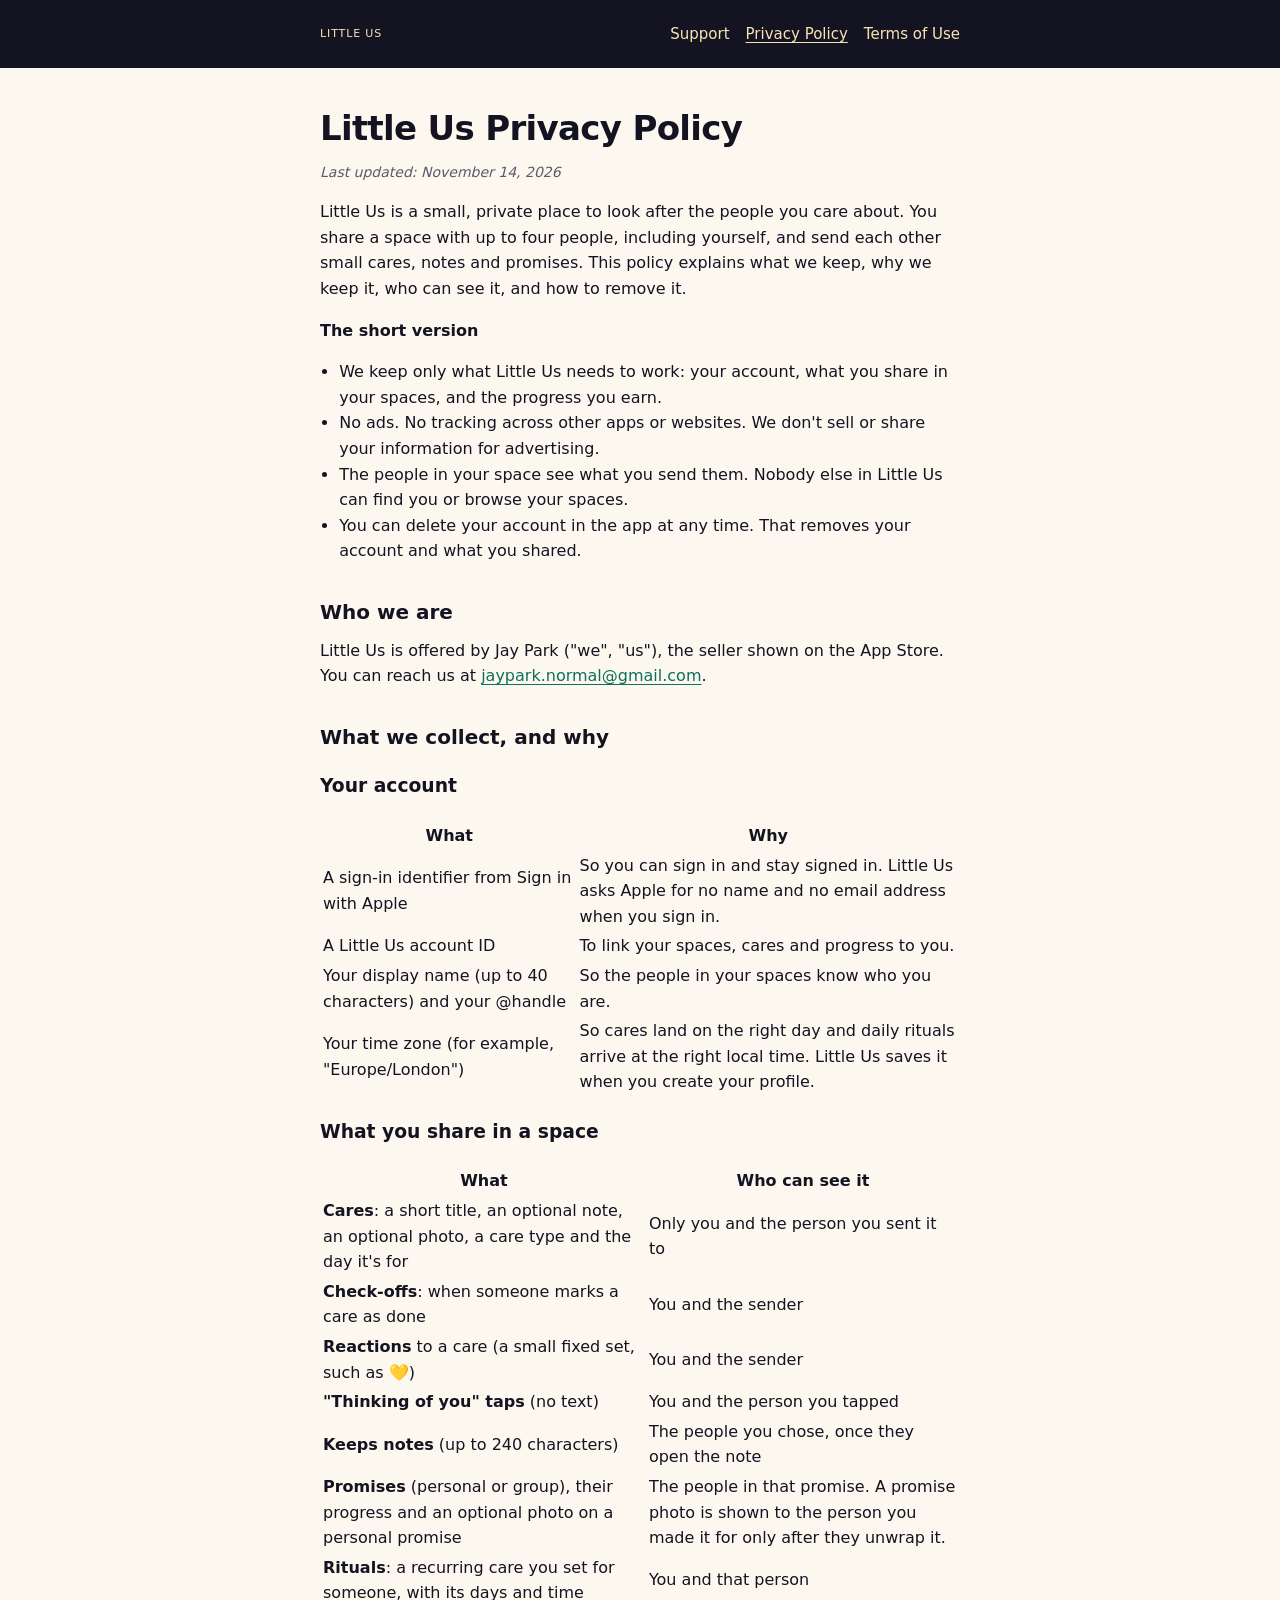
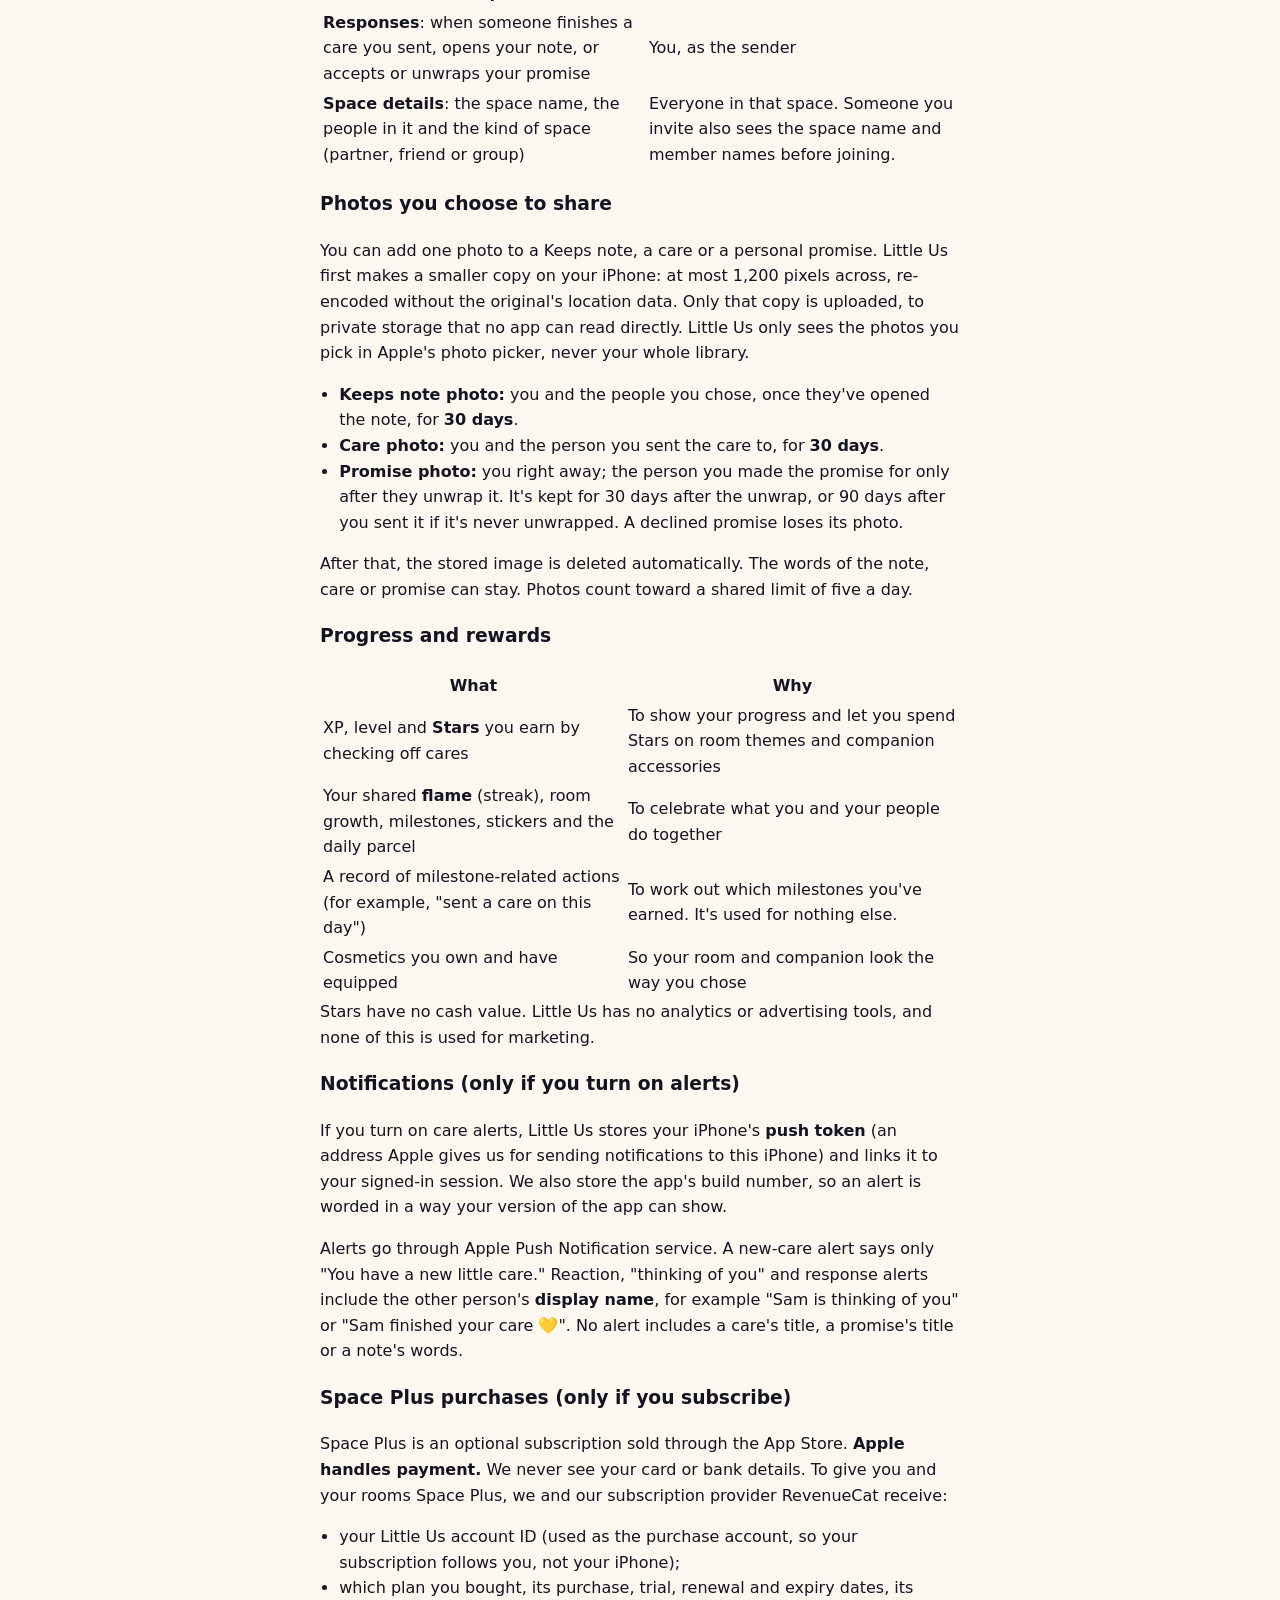
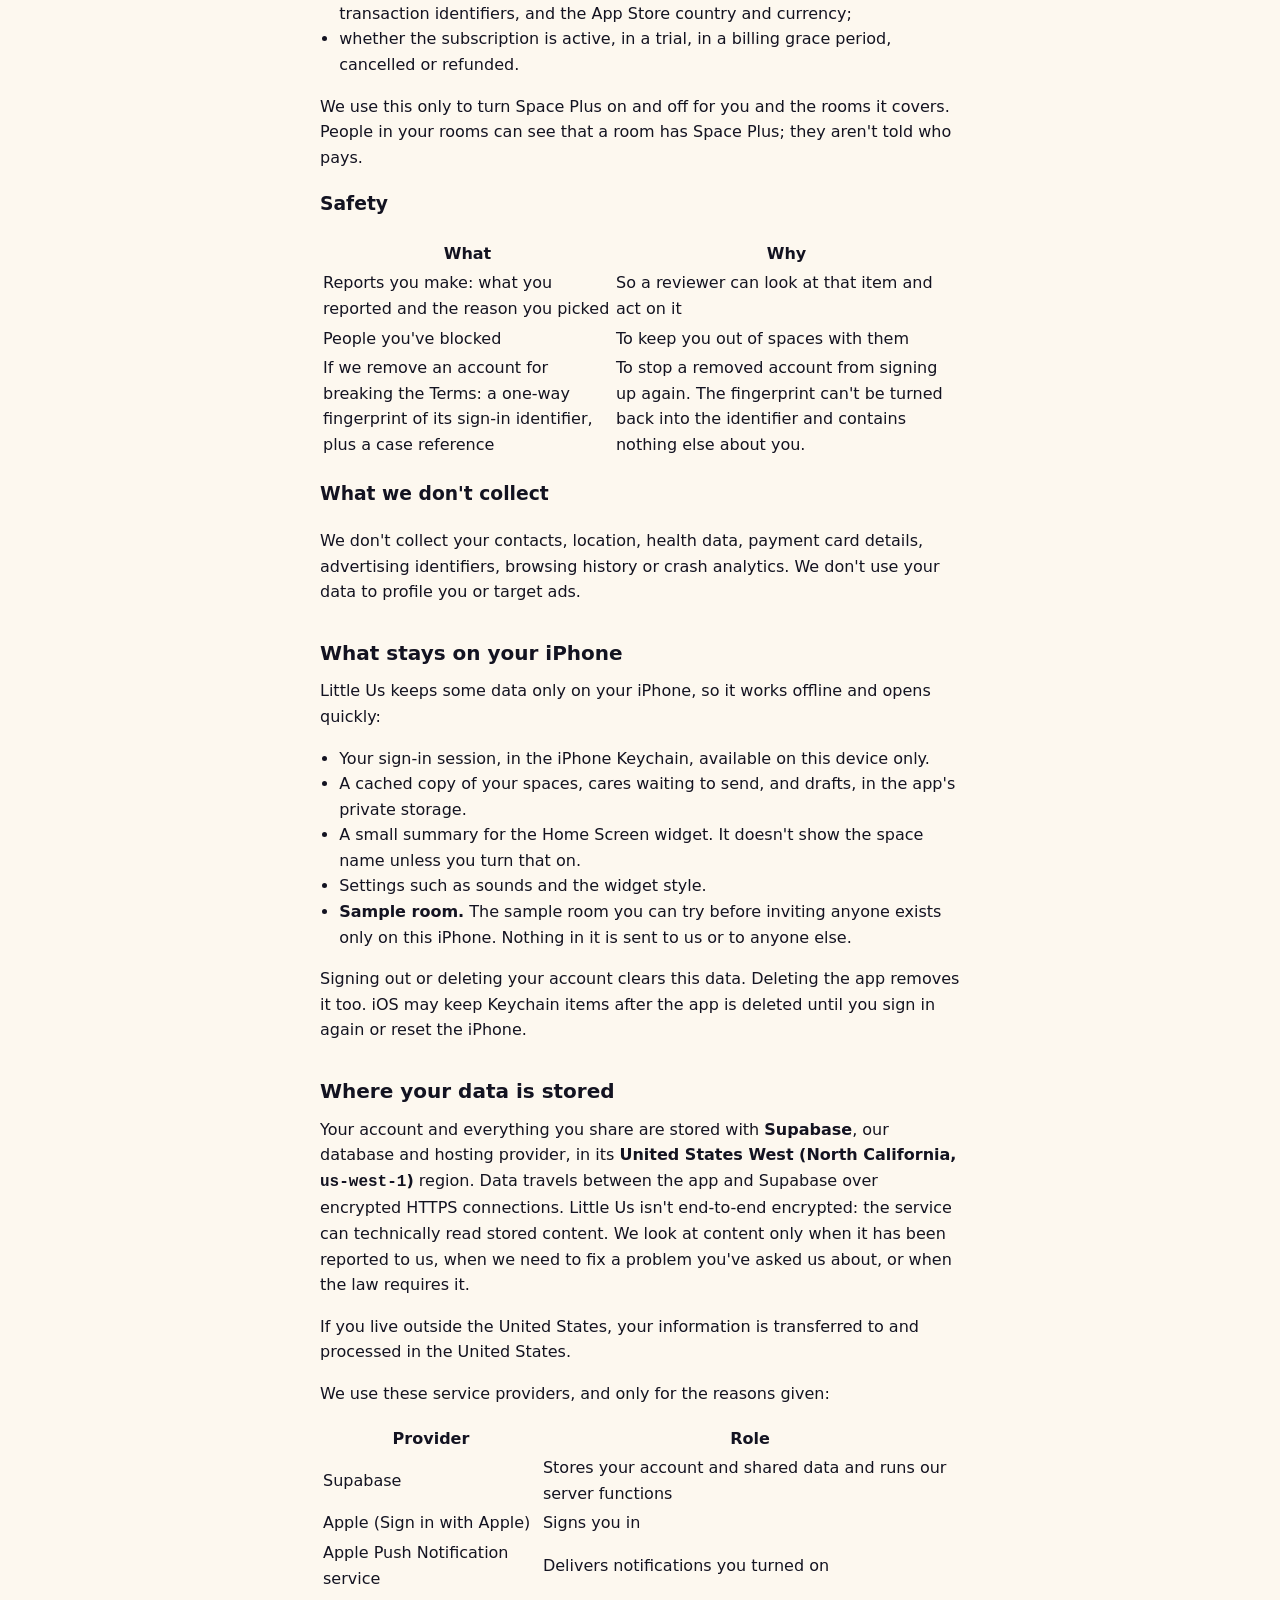
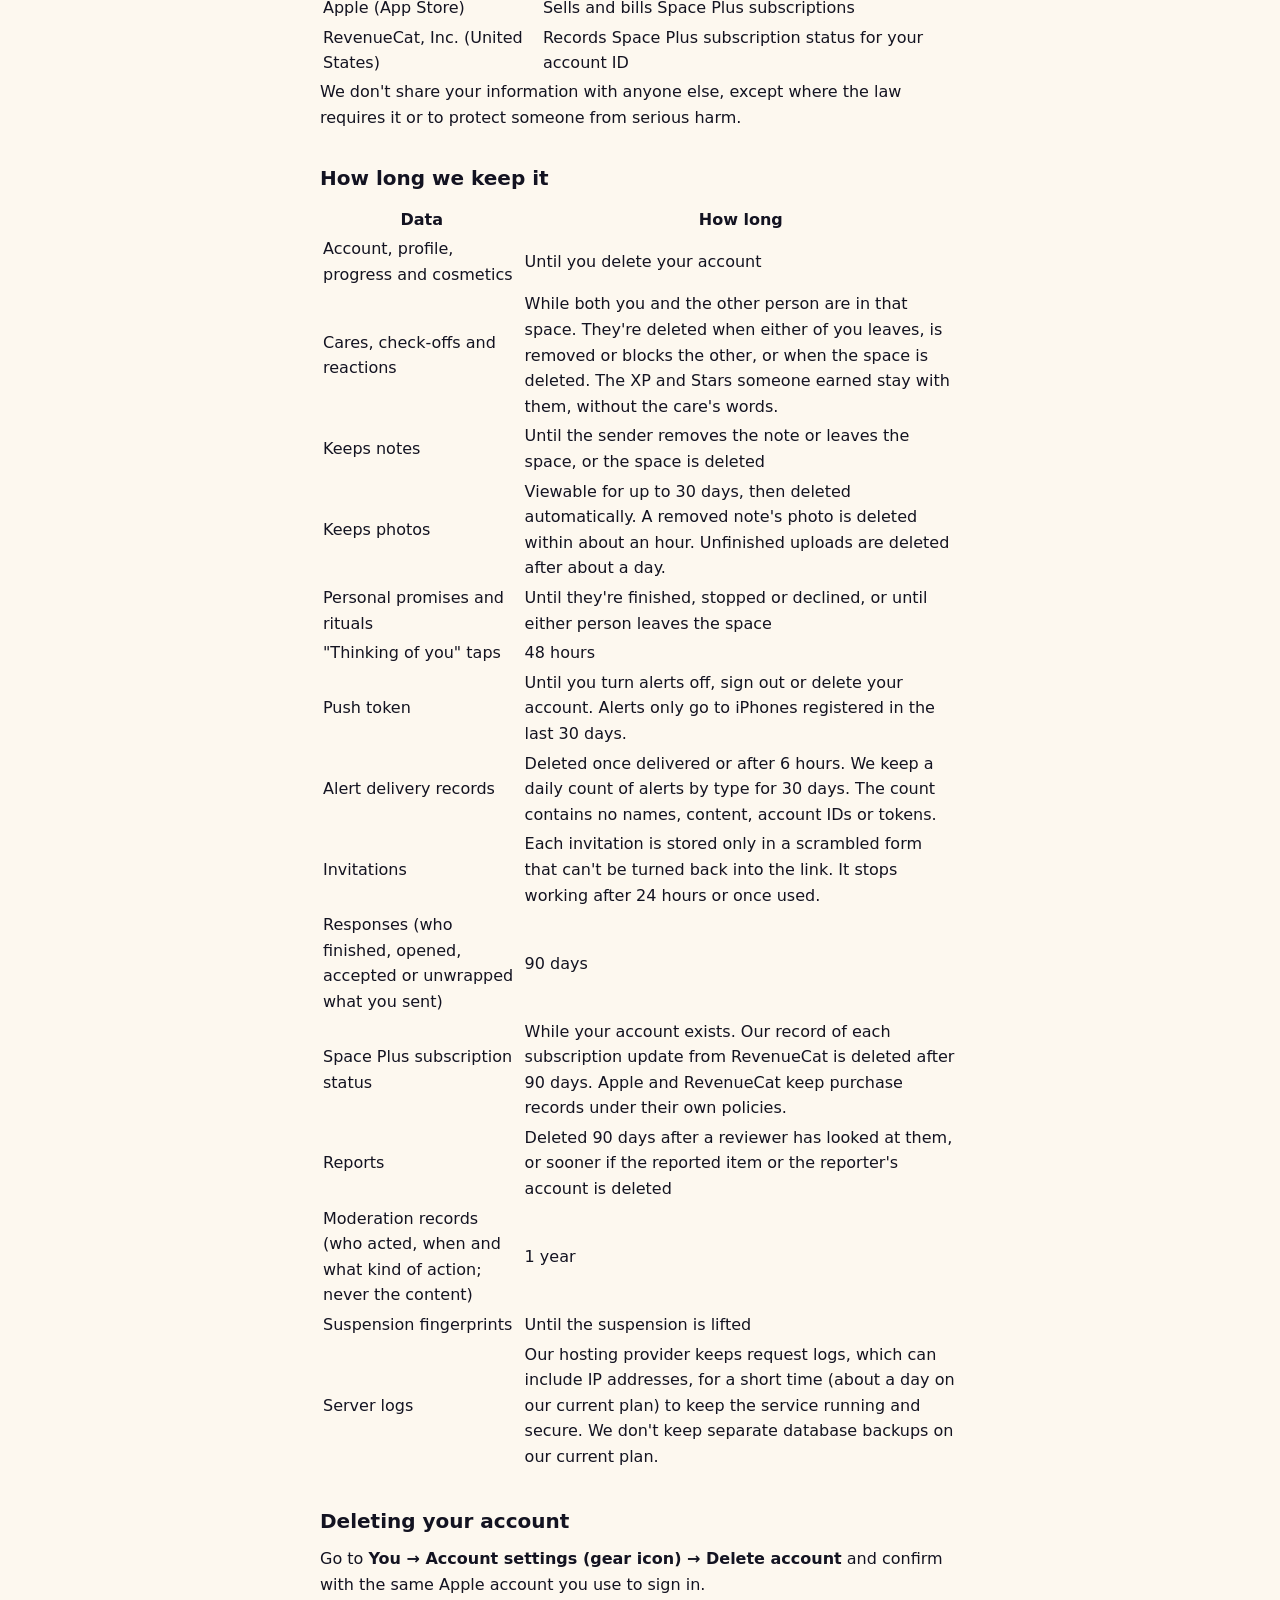
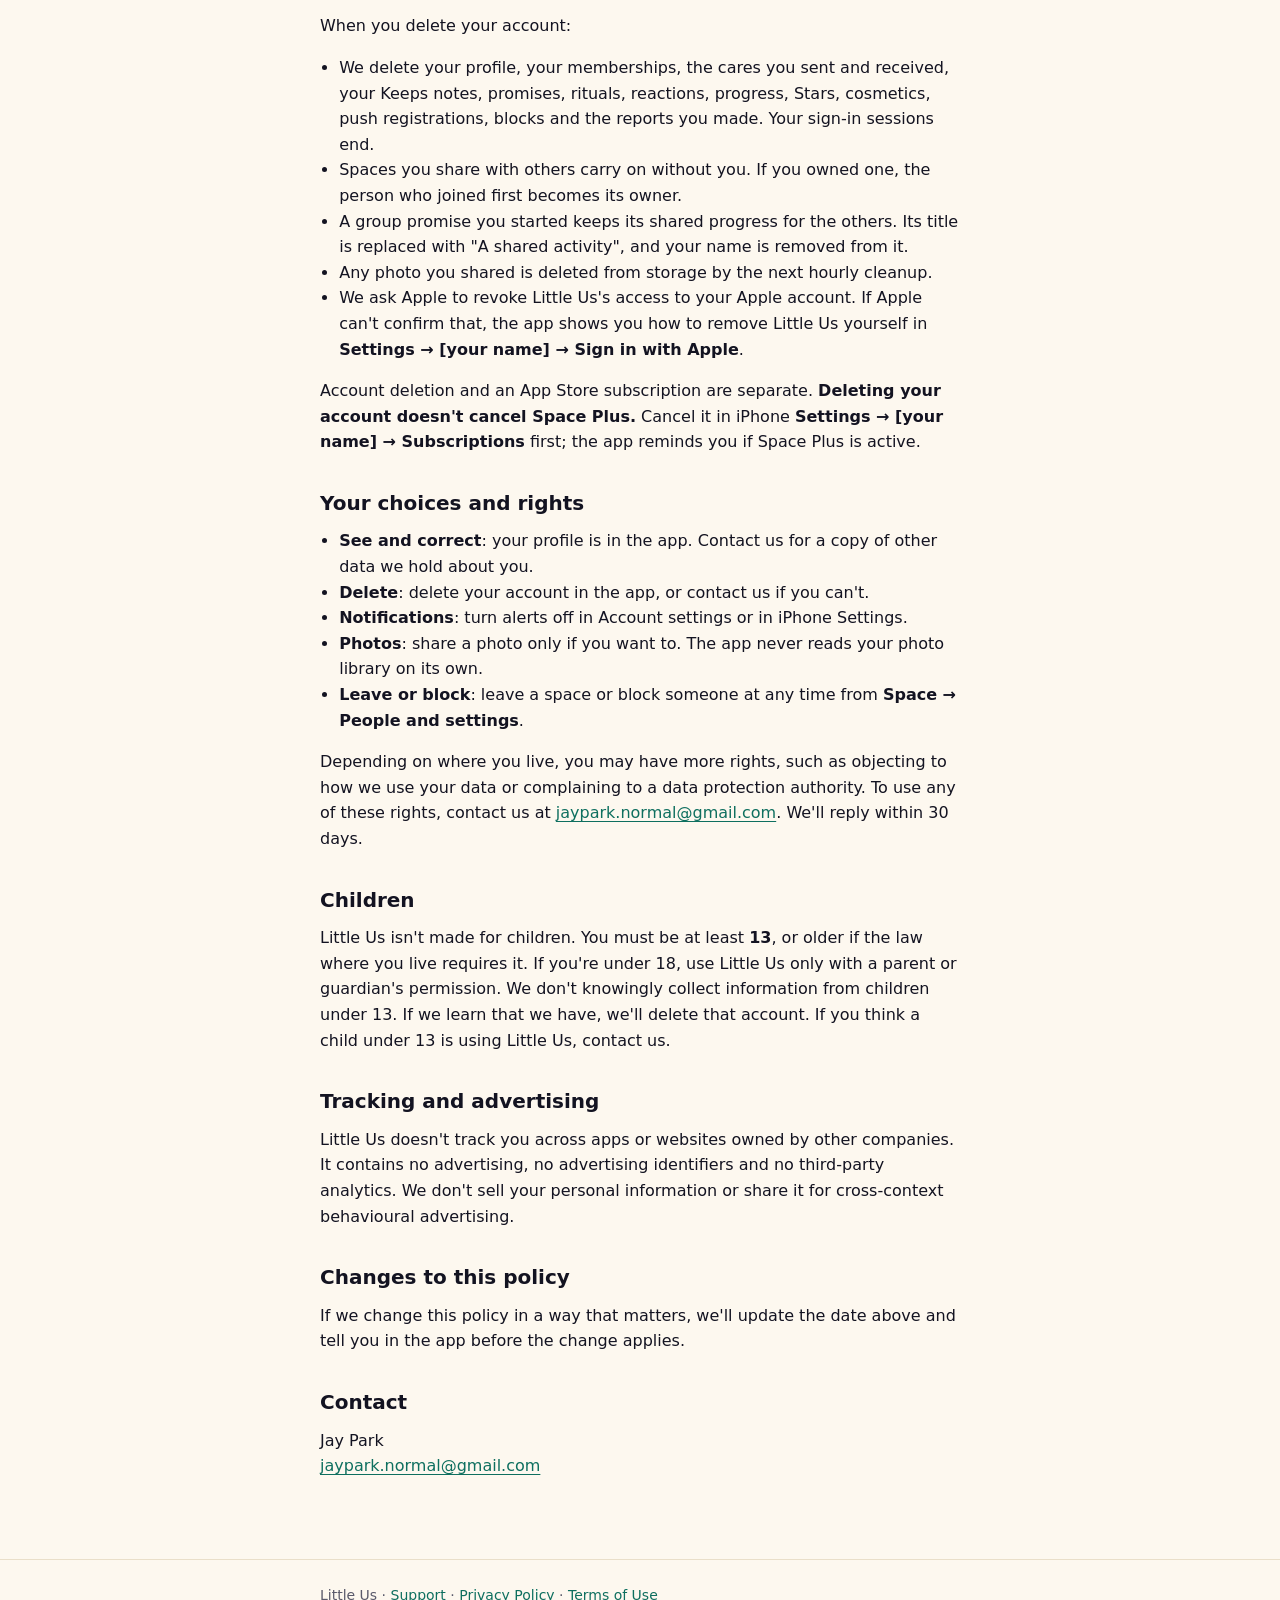
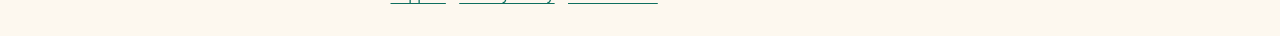
==== little-us/privacy/index.html @ cb28ed9e "Add Little Us support, privacy policy and terms of use pages Co-Authored-By: Claude Opus 5.5 <norepl" ====
<!DOCTYPE html>
<html lang="en">
<head>
  <meta charset="utf-8">
  <meta name="viewport" content="width=device-width, initial-scale=1">
  <title>Little Us Privacy Policy</title>
  <meta name="description" content="Privacy Policy for the Little Us iPhone app.">
  <link rel="canonical" href="https://jaypark1990.github.io/support-library-site/little-us/privacy/">
  <link rel="stylesheet" href="../../assets/site.css">
</head>
<body>
  <a class="skip" href="#content">Skip to main content</a>
  <header class="site-header">
    <div class="header-inner">
      <a class="wordmark" href="../support/">Little Us</a>
      <nav aria-label="Primary">
        <ul>
          <li><a href="../support/">Support</a></li>
          <li><a href="../privacy/" aria-current="page">Privacy Policy</a></li>
          <li><a href="../terms/">Terms of Use</a></li>
        </ul>
      </nav>
    </div>
  </header>
  <main id="content" class="wrap">
    <h1>Little Us Privacy Policy</h1>
<p class="meta"><em>Last updated: November 14, 2026</em></p>
<p>Little Us is a small, private place to look after the people you care about. You share a space with up to four people, including yourself, and send each other small cares, notes and promises. This policy explains what we keep, why we keep it, who can see it, and how to remove it.</p>
<p><strong>The short version</strong></p>
<ul>
<li>We keep only what Little Us needs to work: your account, what you share in your spaces, and the progress you earn.</li>
<li>No ads. No tracking across other apps or websites. We don't sell or share your information for advertising.</li>
<li>The people in your space see what you send them. Nobody else in Little Us can find you or browse your spaces.</li>
<li>You can delete your account in the app at any time. That removes your account and what you shared.</li>
</ul>
<h2>Who we are</h2>
<p>Little Us is offered by Jay Park ("we", "us"), the seller shown on the App Store. You can reach us at <a href="mailto:jaypark.normal@gmail.com">jaypark.normal@gmail.com</a>.</p>
<h2>What we collect, and why</h2>
<h3>Your account</h3>
<table>
<thead>
<tr>
<th>What</th>
<th>Why</th>
</tr>
</thead>
<tbody>
<tr>
<td>A sign-in identifier from Sign in with Apple</td>
<td>So you can sign in and stay signed in. Little Us asks Apple for no name and no email address when you sign in.</td>
</tr>
<tr>
<td>A Little Us account ID</td>
<td>To link your spaces, cares and progress to you.</td>
</tr>
<tr>
<td>Your display name (up to 40 characters) and your @handle</td>
<td>So the people in your spaces know who you are.</td>
</tr>
<tr>
<td>Your time zone (for example, "Europe/London")</td>
<td>So cares land on the right day and daily rituals arrive at the right local time. Little Us saves it when you create your profile.</td>
</tr>
</tbody>
</table>
<h3>What you share in a space</h3>
<table>
<thead>
<tr>
<th>What</th>
<th>Who can see it</th>
</tr>
</thead>
<tbody>
<tr>
<td><strong>Cares</strong>: a short title, an optional note, an optional photo, a care type and the day it's for</td>
<td>Only you and the person you sent it to</td>
</tr>
<tr>
<td><strong>Check-offs</strong>: when someone marks a care as done</td>
<td>You and the sender</td>
</tr>
<tr>
<td><strong>Reactions</strong> to a care (a small fixed set, such as 💛)</td>
<td>You and the sender</td>
</tr>
<tr>
<td><strong>"Thinking of you" taps</strong> (no text)</td>
<td>You and the person you tapped</td>
</tr>
<tr>
<td><strong>Keeps notes</strong> (up to 240 characters)</td>
<td>The people you chose, once they open the note</td>
</tr>
<tr>
<td><strong>Promises</strong> (personal or group), their progress and an optional photo on a personal promise</td>
<td>The people in that promise. A promise photo is shown to the person you made it for only after they unwrap it.</td>
</tr>
<tr>
<td><strong>Rituals</strong>: a recurring care you set for someone, with its days and time</td>
<td>You and that person</td>
</tr>
<tr>
<td><strong>Responses</strong>: when someone finishes a care you sent, opens your note, or accepts or unwraps your promise</td>
<td>You, as the sender</td>
</tr>
<tr>
<td><strong>Space details</strong>: the space name, the people in it and the kind of space (partner, friend or group)</td>
<td>Everyone in that space. Someone you invite also sees the space name and member names before joining.</td>
</tr>
</tbody>
</table>
<h3>Photos you choose to share</h3>
<p>You can add one photo to a Keeps note, a care or a personal promise. Little Us first makes a smaller copy on your iPhone: at most 1,200 pixels across, re-encoded without the original's location data. Only that copy is uploaded, to private storage that no app can read directly. Little Us only sees the photos you pick in Apple's photo picker, never your whole library.</p>
<ul>
<li><strong>Keeps note photo:</strong> you and the people you chose, once they've opened the note, for <strong>30 days</strong>.</li>
<li><strong>Care photo:</strong> you and the person you sent the care to, for <strong>30 days</strong>.</li>
<li><strong>Promise photo:</strong> you right away; the person you made the promise for only after they unwrap it. It's kept for 30 days after the unwrap, or 90 days after you sent it if it's never unwrapped. A declined promise loses its photo.</li>
</ul>
<p>After that, the stored image is deleted automatically. The words of the note, care or promise can stay. Photos count toward a shared limit of five a day.</p>
<h3>Progress and rewards</h3>
<table>
<thead>
<tr>
<th>What</th>
<th>Why</th>
</tr>
</thead>
<tbody>
<tr>
<td>XP, level and <strong>Stars</strong> you earn by checking off cares</td>
<td>To show your progress and let you spend Stars on room themes and companion accessories</td>
</tr>
<tr>
<td>Your shared <strong>flame</strong> (streak), room growth, milestones, stickers and the daily parcel</td>
<td>To celebrate what you and your people do together</td>
</tr>
<tr>
<td>A record of milestone-related actions (for example, "sent a care on this day")</td>
<td>To work out which milestones you've earned. It's used for nothing else.</td>
</tr>
<tr>
<td>Cosmetics you own and have equipped</td>
<td>So your room and companion look the way you chose</td>
</tr>
</tbody>
</table>
<p>Stars have no cash value. Little Us has no analytics or advertising tools, and none of this is used for marketing.</p>
<h3>Notifications (only if you turn on alerts)</h3>
<p>If you turn on care alerts, Little Us stores your iPhone's <strong>push token</strong> (an address Apple gives us for sending notifications to this iPhone) and links it to your signed-in session. We also store the app's build number, so an alert is worded in a way your version of the app can show.</p>
<p>Alerts go through Apple Push Notification service. A new-care alert says only "You have a new little care." Reaction, "thinking of you" and response alerts include the other person's <strong>display name</strong>, for example "Sam is thinking of you" or "Sam finished your care 💛". No alert includes a care's title, a promise's title or a note's words.</p>
<h3>Space Plus purchases (only if you subscribe)</h3>
<p>Space Plus is an optional subscription sold through the App Store. <strong>Apple handles payment.</strong> We never see your card or bank details. To give you and your rooms Space Plus, we and our subscription provider RevenueCat receive:</p>
<ul>
<li>your Little Us account ID (used as the purchase account, so your subscription follows you, not your iPhone);</li>
<li>which plan you bought, its purchase, trial, renewal and expiry dates, its transaction identifiers, and the App Store country and currency;</li>
<li>whether the subscription is active, in a trial, in a billing grace period, cancelled or refunded.</li>
</ul>
<p>We use this only to turn Space Plus on and off for you and the rooms it covers. People in your rooms can see that a room has Space Plus; they aren't told who pays.</p>
<h3>Safety</h3>
<table>
<thead>
<tr>
<th>What</th>
<th>Why</th>
</tr>
</thead>
<tbody>
<tr>
<td>Reports you make: what you reported and the reason you picked</td>
<td>So a reviewer can look at that item and act on it</td>
</tr>
<tr>
<td>People you've blocked</td>
<td>To keep you out of spaces with them</td>
</tr>
<tr>
<td>If we remove an account for breaking the Terms: a one-way fingerprint of its sign-in identifier, plus a case reference</td>
<td>To stop a removed account from signing up again. The fingerprint can't be turned back into the identifier and contains nothing else about you.</td>
</tr>
</tbody>
</table>
<h3>What we don't collect</h3>
<p>We don't collect your contacts, location, health data, payment card details, advertising identifiers, browsing history or crash analytics. We don't use your data to profile you or target ads.</p>
<h2>What stays on your iPhone</h2>
<p>Little Us keeps some data only on your iPhone, so it works offline and opens quickly:</p>
<ul>
<li>Your sign-in session, in the iPhone Keychain, available on this device only.</li>
<li>A cached copy of your spaces, cares waiting to send, and drafts, in the app's private storage.</li>
<li>A small summary for the Home Screen widget. It doesn't show the space name unless you turn that on.</li>
<li>Settings such as sounds and the widget style.</li>
<li><strong>Sample room.</strong> The sample room you can try before inviting anyone exists only on this iPhone. Nothing in it is sent to us or to anyone else.</li>
</ul>
<p>Signing out or deleting your account clears this data. Deleting the app removes it too. iOS may keep Keychain items after the app is deleted until you sign in again or reset the iPhone.</p>
<h2>Where your data is stored</h2>
<p>Your account and everything you share are stored with <strong>Supabase</strong>, our database and hosting provider, in its <strong>United States West (North California, <code>us-west-1</code>)</strong> region. Data travels between the app and Supabase over encrypted HTTPS connections. Little Us isn't end-to-end encrypted: the service can technically read stored content. We look at content only when it has been reported to us, when we need to fix a problem you've asked us about, or when the law requires it.</p>
<p>If you live outside the United States, your information is transferred to and processed in the United States.</p>
<p>We use these service providers, and only for the reasons given:</p>
<table>
<thead>
<tr>
<th>Provider</th>
<th>Role</th>
</tr>
</thead>
<tbody>
<tr>
<td>Supabase</td>
<td>Stores your account and shared data and runs our server functions</td>
</tr>
<tr>
<td>Apple (Sign in with Apple)</td>
<td>Signs you in</td>
</tr>
<tr>
<td>Apple Push Notification service</td>
<td>Delivers notifications you turned on</td>
</tr>
<tr>
<td>Apple (App Store)</td>
<td>Sells and bills Space Plus subscriptions</td>
</tr>
<tr>
<td>RevenueCat, Inc. (United States)</td>
<td>Records Space Plus subscription status for your account ID</td>
</tr>
</tbody>
</table>
<p>We don't share your information with anyone else, except where the law requires it or to protect someone from serious harm.</p>
<h2>How long we keep it</h2>
<table>
<thead>
<tr>
<th>Data</th>
<th>How long</th>
</tr>
</thead>
<tbody>
<tr>
<td>Account, profile, progress and cosmetics</td>
<td>Until you delete your account</td>
</tr>
<tr>
<td>Cares, check-offs and reactions</td>
<td>While both you and the other person are in that space. They're deleted when either of you leaves, is removed or blocks the other, or when the space is deleted. The XP and Stars someone earned stay with them, without the care's words.</td>
</tr>
<tr>
<td>Keeps notes</td>
<td>Until the sender removes the note or leaves the space, or the space is deleted</td>
</tr>
<tr>
<td>Keeps photos</td>
<td>Viewable for up to 30 days, then deleted automatically. A removed note's photo is deleted within about an hour. Unfinished uploads are deleted after about a day.</td>
</tr>
<tr>
<td>Personal promises and rituals</td>
<td>Until they're finished, stopped or declined, or until either person leaves the space</td>
</tr>
<tr>
<td>"Thinking of you" taps</td>
<td>48 hours</td>
</tr>
<tr>
<td>Push token</td>
<td>Until you turn alerts off, sign out or delete your account. Alerts only go to iPhones registered in the last 30 days.</td>
</tr>
<tr>
<td>Alert delivery records</td>
<td>Deleted once delivered or after 6 hours. We keep a daily count of alerts by type for 30 days. The count contains no names, content, account IDs or tokens.</td>
</tr>
<tr>
<td>Invitations</td>
<td>Each invitation is stored only in a scrambled form that can't be turned back into the link. It stops working after 24 hours or once used.</td>
</tr>
<tr>
<td>Responses (who finished, opened, accepted or unwrapped what you sent)</td>
<td>90 days</td>
</tr>
<tr>
<td>Space Plus subscription status</td>
<td>While your account exists. Our record of each subscription update from RevenueCat is deleted after 90 days. Apple and RevenueCat keep purchase records under their own policies.</td>
</tr>
<tr>
<td>Reports</td>
<td>Deleted 90 days after a reviewer has looked at them, or sooner if the reported item or the reporter's account is deleted</td>
</tr>
<tr>
<td>Moderation records (who acted, when and what kind of action; never the content)</td>
<td>1 year</td>
</tr>
<tr>
<td>Suspension fingerprints</td>
<td>Until the suspension is lifted</td>
</tr>
<tr>
<td>Server logs</td>
<td>Our hosting provider keeps request logs, which can include IP addresses, for a short time (about a day on our current plan) to keep the service running and secure. We don't keep separate database backups on our current plan.</td>
</tr>
</tbody>
</table>
<h2>Deleting your account</h2>
<p>Go to <strong>You → Account settings (gear icon) → Delete account</strong> and confirm with the same Apple account you use to sign in.</p>
<p>When you delete your account:</p>
<ul>
<li>We delete your profile, your memberships, the cares you sent and received, your Keeps notes, promises, rituals, reactions, progress, Stars, cosmetics, push registrations, blocks and the reports you made. Your sign-in sessions end.</li>
<li>Spaces you share with others carry on without you. If you owned one, the person who joined first becomes its owner.</li>
<li>A group promise you started keeps its shared progress for the others. Its title is replaced with "A shared activity", and your name is removed from it.</li>
<li>Any photo you shared is deleted from storage by the next hourly cleanup.</li>
<li>We ask Apple to revoke Little Us's access to your Apple account. If Apple can't confirm that, the app shows you how to remove Little Us yourself in <strong>Settings → [your name] → Sign in with Apple</strong>.</li>
</ul>
<p>Account deletion and an App Store subscription are separate. <strong>Deleting your account doesn't cancel Space Plus.</strong> Cancel it in iPhone <strong>Settings → [your name] → Subscriptions</strong> first; the app reminds you if Space Plus is active.</p>
<h2>Your choices and rights</h2>
<ul>
<li><strong>See and correct</strong>: your profile is in the app. Contact us for a copy of other data we hold about you.</li>
<li><strong>Delete</strong>: delete your account in the app, or contact us if you can't.</li>
<li><strong>Notifications</strong>: turn alerts off in Account settings or in iPhone Settings.</li>
<li><strong>Photos</strong>: share a photo only if you want to. The app never reads your photo library on its own.</li>
<li><strong>Leave or block</strong>: leave a space or block someone at any time from <strong>Space → People and settings</strong>.</li>
</ul>
<p>Depending on where you live, you may have more rights, such as objecting to how we use your data or complaining to a data protection authority. To use any of these rights, contact us at <a href="mailto:jaypark.normal@gmail.com">jaypark.normal@gmail.com</a>. We'll reply within 30 days.</p>
<h2>Children</h2>
<p>Little Us isn't made for children. You must be at least <strong>13</strong>, or older if the law where you live requires it. If you're under 18, use Little Us only with a parent or guardian's permission. We don't knowingly collect information from children under 13. If we learn that we have, we'll delete that account. If you think a child under 13 is using Little Us, contact us.</p>
<h2>Tracking and advertising</h2>
<p>Little Us doesn't track you across apps or websites owned by other companies. It contains no advertising, no advertising identifiers and no third-party analytics. We don't sell your personal information or share it for cross-context behavioural advertising.</p>
<h2>Changes to this policy</h2>
<p>If we change this policy in a way that matters, we'll update the date above and tell you in the app before the change applies.</p>
<h2>Contact</h2>
<p>Jay Park<br />
<a href="mailto:jaypark.normal@gmail.com">jaypark.normal@gmail.com</a></p>
  </main>
  <footer class="site-footer"><div class="footer-inner"><span>Little Us · <a href="../support/">Support</a> · <a href="../privacy/">Privacy Policy</a> · <a href="../terms/">Terms of Use</a></span></div></footer>
</body>
</html>
---- assets/site.css ----
:root {
  --stage: #131321;
  --stage-ink: #ffffff;
  --stage-ink-warm: #fbe2b4;
  --stage-accent: #46f0d2;
  --canvas: #fdf8ef;
  --ink: #131321;
  --muted: #5a5a6b;
  --brand-ink: #0e6f5f;
  --hairline: #eadfc9;
  --space: 1.25rem;
  --measure: 40rem;
  --header-h: 4.25rem;
  --radius: 12px;
  --font: Inter, ui-sans-serif, system-ui, "Segoe UI", sans-serif;
}

@media (prefers-color-scheme: dark) {
  :root {
    --canvas: #16140f;
    --ink: #f4efe4;
    --muted: #b0a794;
    --brand-ink: #46f0d2;
    --hairline: #39342a;
  }
}

*,
*::before,
*::after {
  box-sizing: border-box;
}

html {
  scroll-padding-top: var(--header-h);
}

body {
  margin: 0;
  font-family: var(--font);
  font-size: 1rem;
  line-height: 1.6;
  font-weight: 400;
  color: var(--ink);
  background: var(--canvas);
}

a {
  color: var(--brand-ink);
  text-decoration-thickness: 1px;
  text-underline-offset: 0.18em;
}

a:hover {
  text-decoration-thickness: 2px;
}

:focus {
  outline: none;
}

:focus-visible {
  outline: 2px solid var(--brand-ink);
  outline-offset: 3px;
}

.skip {
  position: absolute;
  left: var(--space);
  top: -6rem;
  z-index: 20;
  padding: 0.5rem 0.75rem;
  background: var(--stage-accent);
  color: var(--stage);
  font-weight: 600;
  border-radius: var(--radius);
}

.skip:focus {
  top: var(--space);
}

.site-header {
  background: var(--stage);
  color: var(--stage-ink);
}

.site-header a {
  color: var(--stage-ink-warm);
}

.site-header a:focus-visible {
  outline-color: var(--stage-accent);
}

.header-inner,
.footer-inner,
.wrap {
  width: min(calc(100% - 2 * var(--space)), var(--measure));
  margin-inline: auto;
}

.header-inner {
  display: flex;
  flex-wrap: wrap;
  align-items: center;
  justify-content: space-between;
  gap: 0.75rem 1.25rem;
  min-height: var(--header-h);
  padding-block: 0.75rem;
}

.wordmark {
  font-size: 0.6875rem;
  font-weight: 500;
  letter-spacing: 0.08em;
  text-transform: uppercase;
  text-decoration: none;
  color: var(--stage-ink-warm);
}

nav ul {
  display: flex;
  flex-wrap: wrap;
  gap: 0.25rem 1rem;
  margin: 0;
  padding: 0;
  list-style: none;
}

nav a {
  font-size: 0.9375rem;
  font-weight: 500;
  text-decoration: none;
}

nav a[aria-current="page"] {
  text-decoration: underline;
  text-underline-offset: 0.22em;
}

main {
  padding-block: 2.5rem 4rem;
}

.lede {
  font-size: 1.25rem;
  font-weight: 400;
  line-height: 1.45;
  max-width: 36rem;
}

h1 {
  margin: 0 0 0.75rem;
  font-size: clamp(1.75rem, 4vw, 2.125rem);
  font-weight: 600;
  letter-spacing: -0.02em;
  line-height: 1.2;
}

h2 {
  margin: 2rem 0 0.6rem;
  font-size: 1.25rem;
  font-weight: 600;
}

p,
ul {
  margin: 0 0 1rem;
}

ul {
  padding-left: 1.2rem;
}

.disclaimer {
  margin-top: 2rem;
  padding: 1rem 0 0;
  border-top: 1px solid var(--hairline);
  color: var(--muted);
  font-size: 0.9375rem;
}

.actions {
  display: flex;
  flex-wrap: wrap;
  gap: 0.75rem 1.25rem;
  margin: 1.5rem 0 2rem;
}

.actions a {
  min-height: 44px;
  display: inline-flex;
  align-items: center;
  font-weight: 500;
}

.meta {
  color: var(--muted);
  font-size: 0.875rem;
}

.site-footer {
  border-top: 1px solid var(--hairline);
  padding-block: 1.5rem 2rem;
  color: var(--muted);
  font-size: 0.875rem;
}

.footer-inner {
  display: flex;
  flex-wrap: wrap;
  gap: 0.5rem 1.25rem;
  justify-content: space-between;
}

@media (prefers-reduced-motion: reduce) {
  * {
    transition: none !important;
  }
}
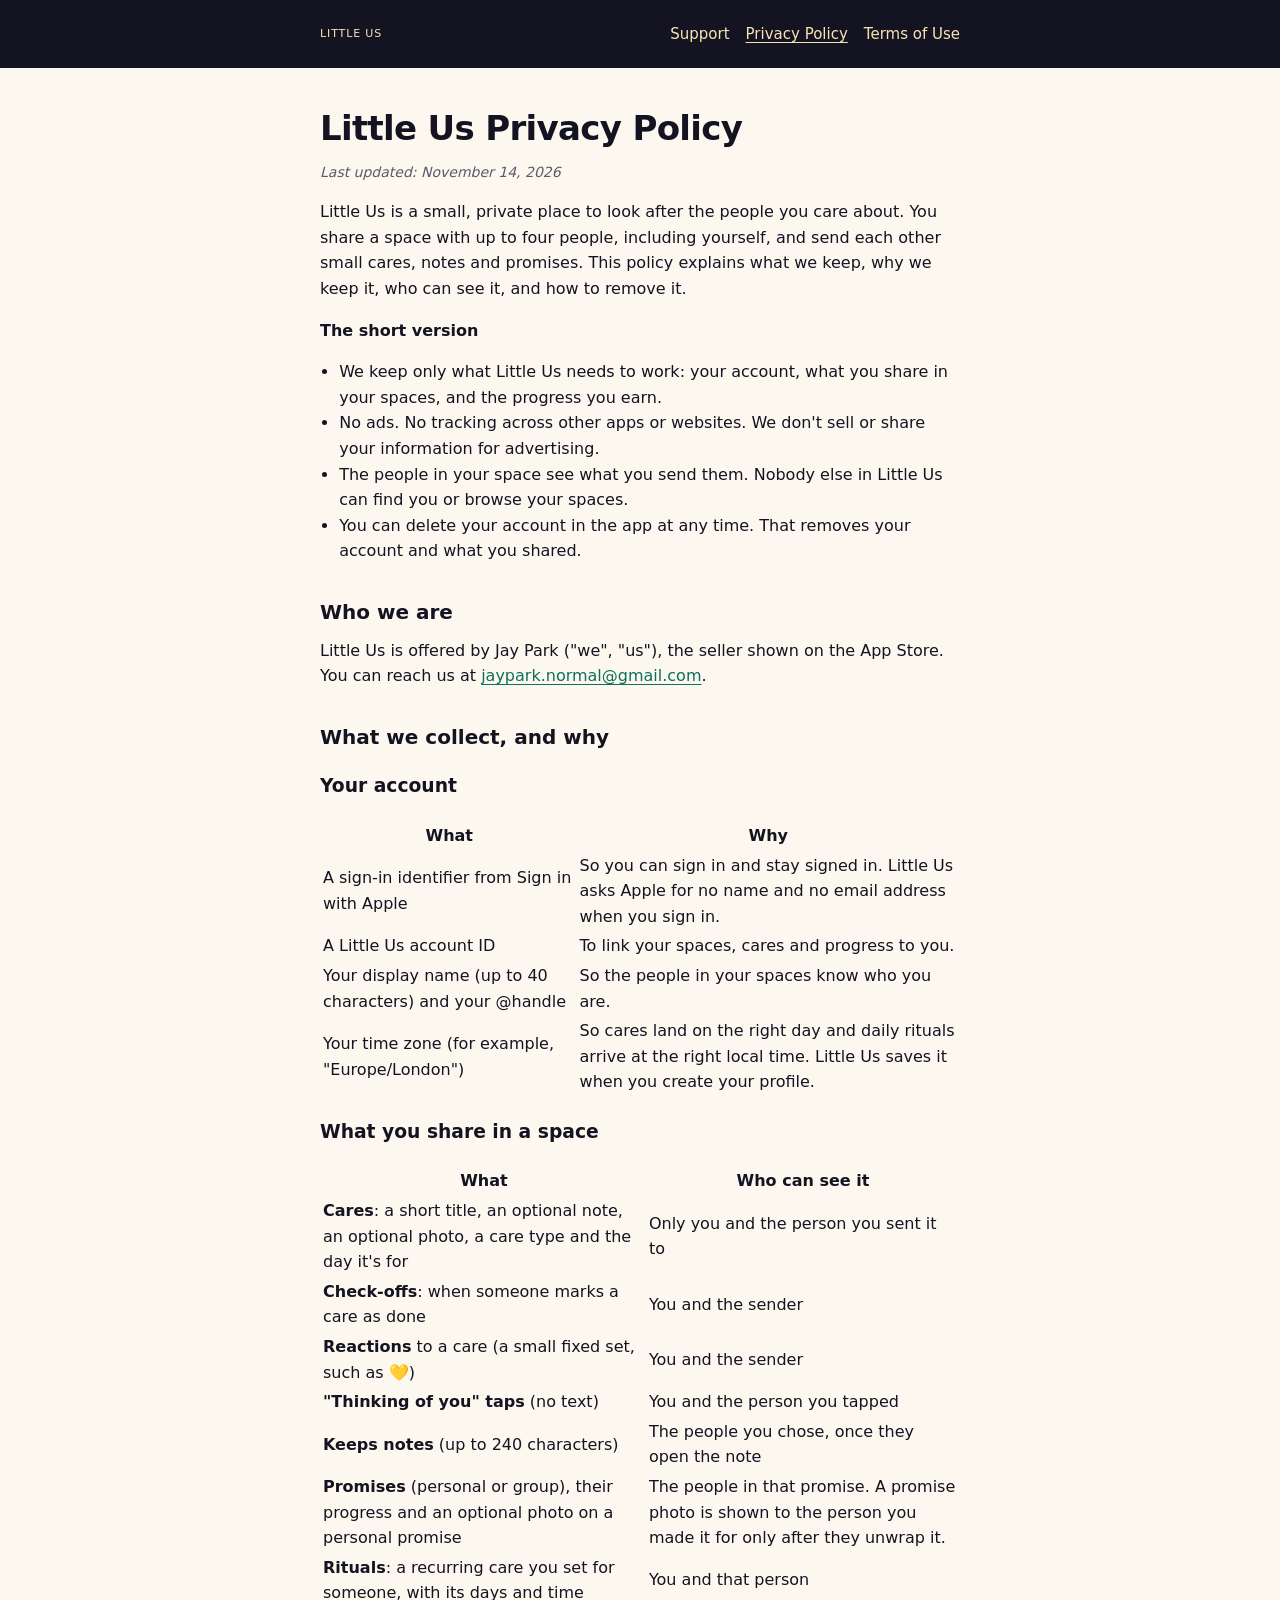
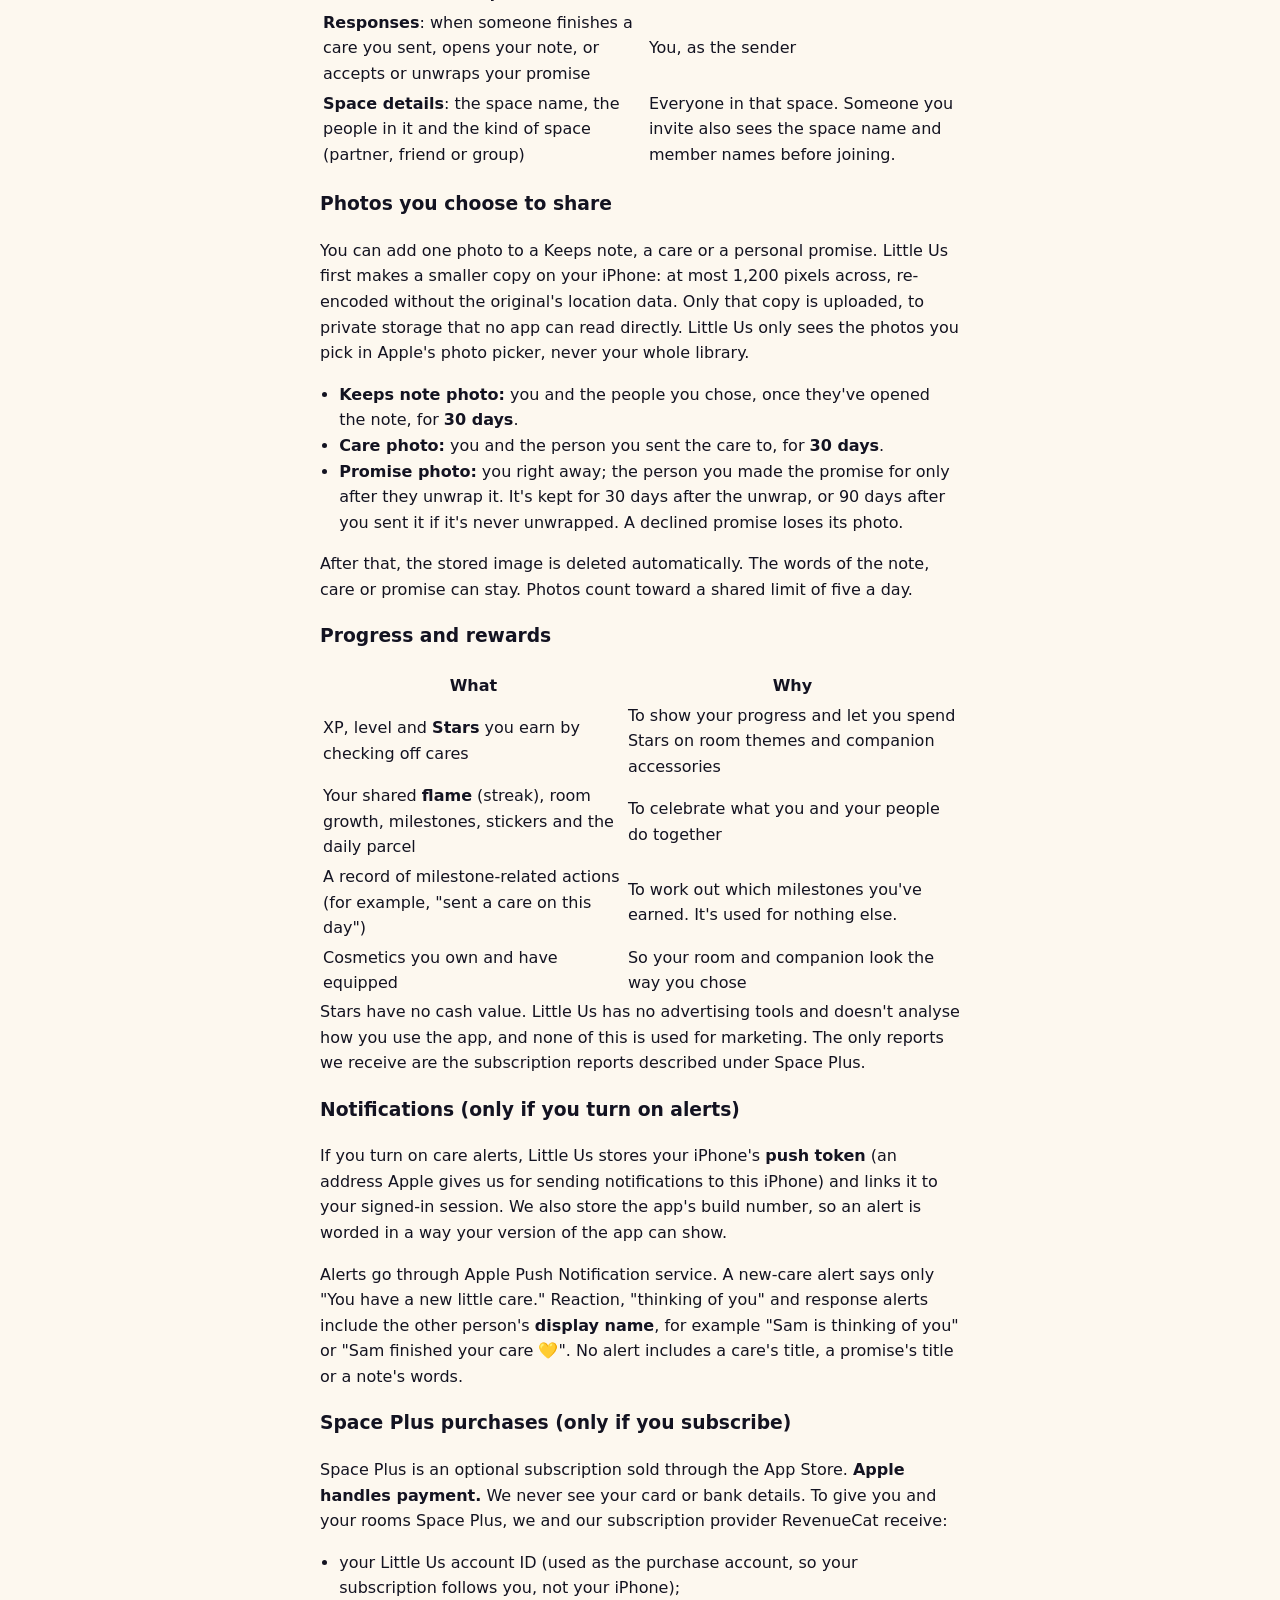
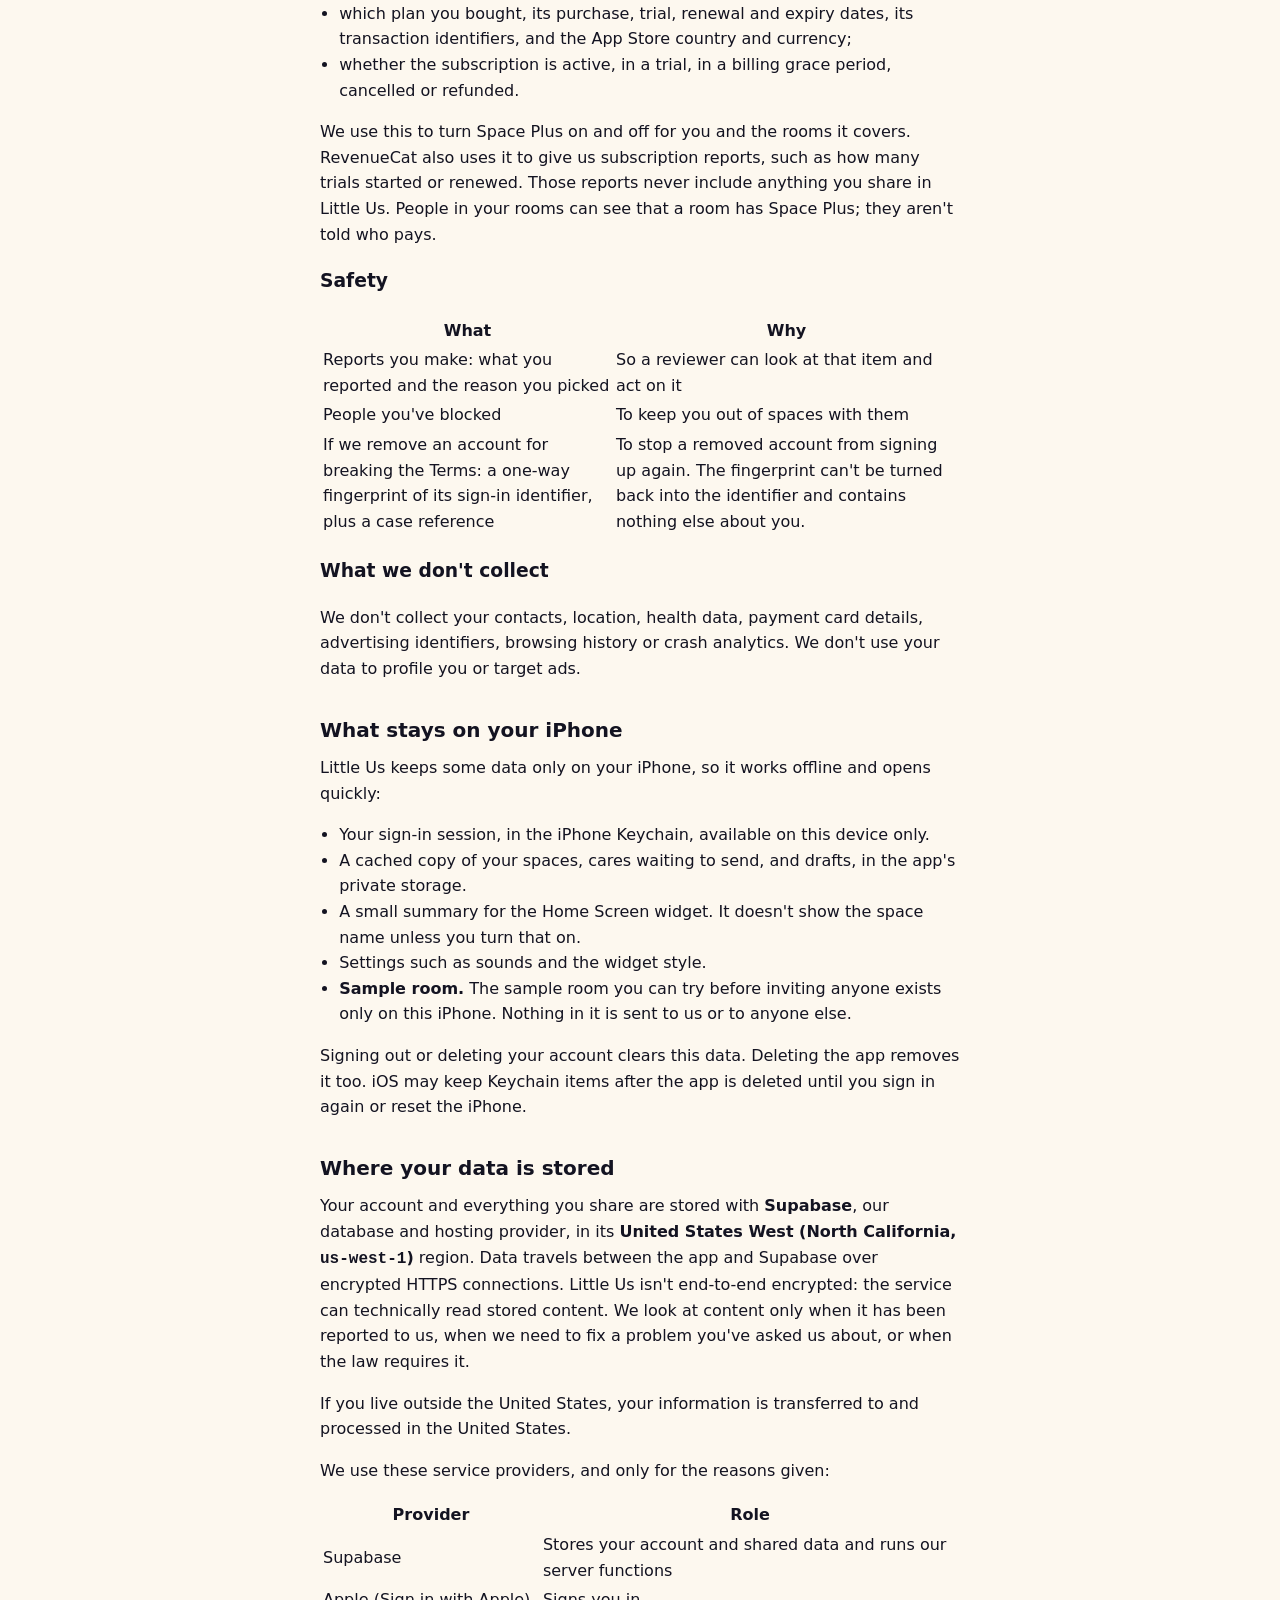
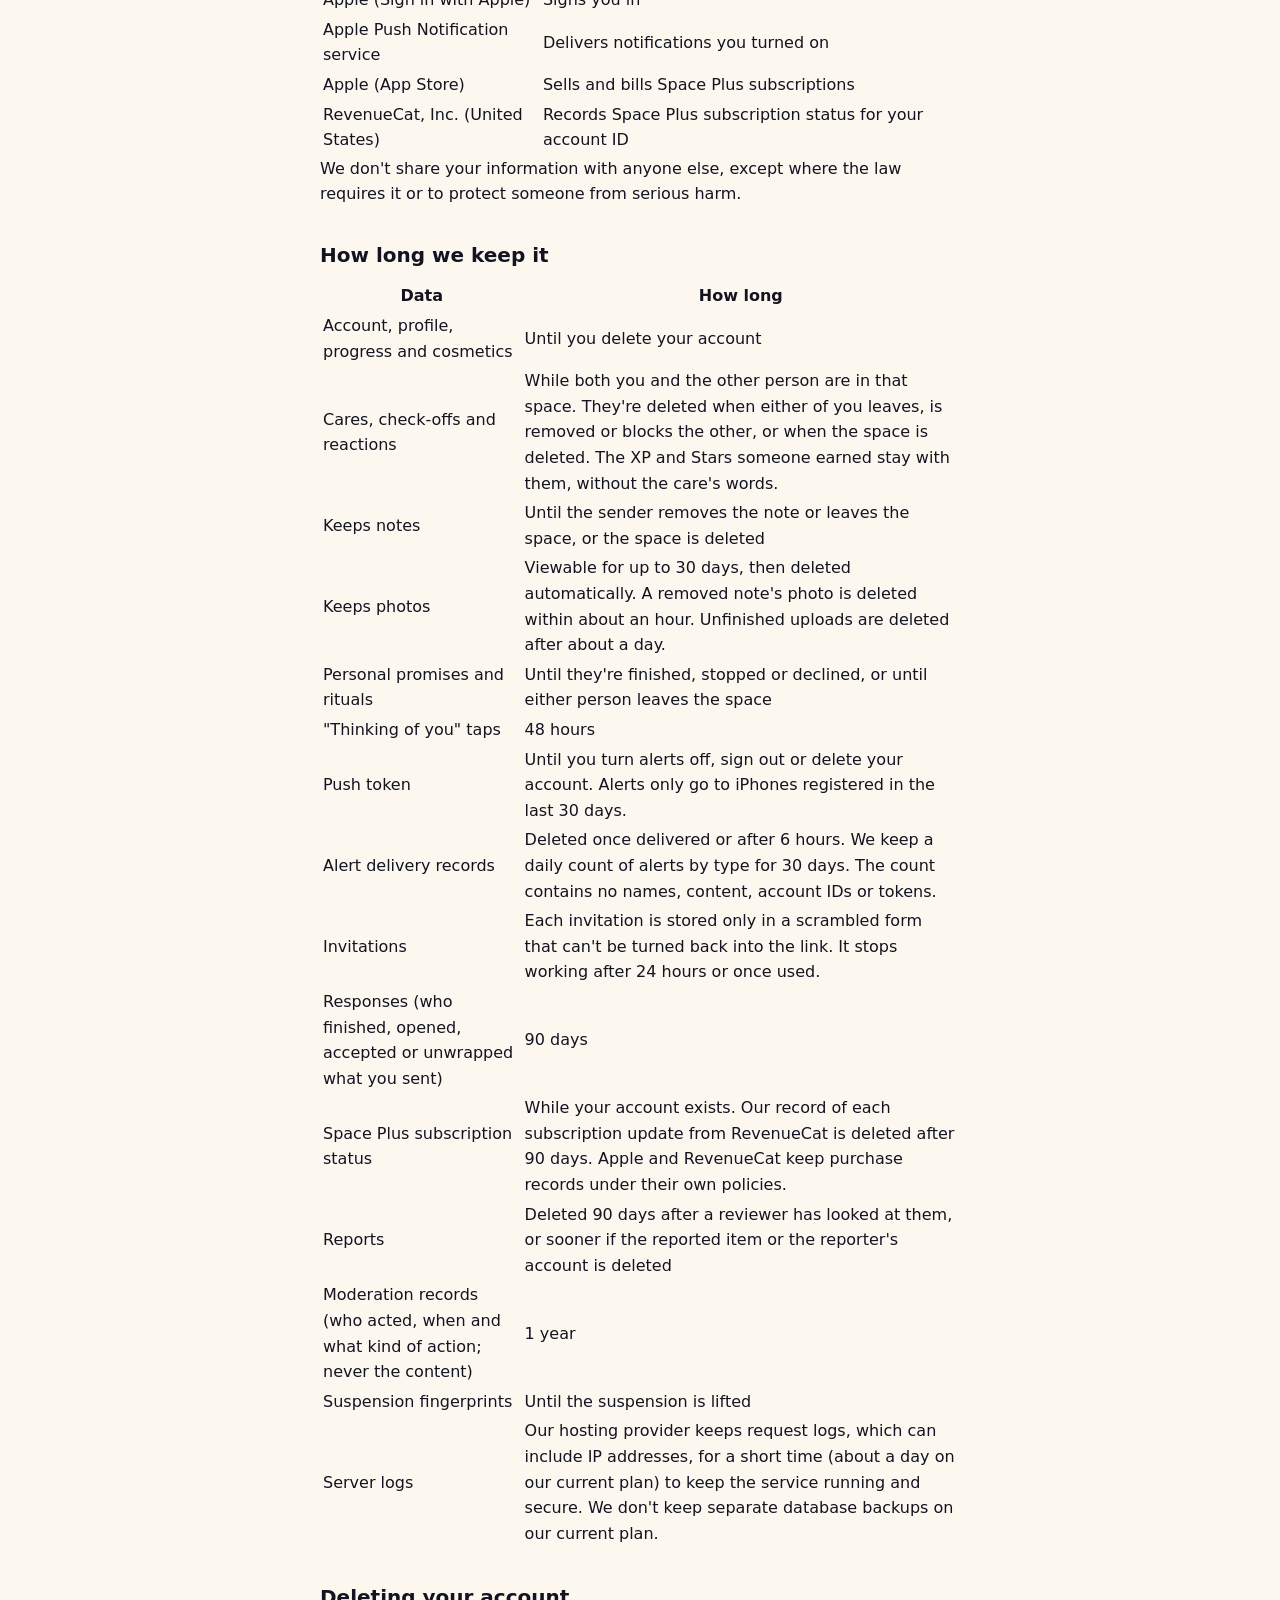
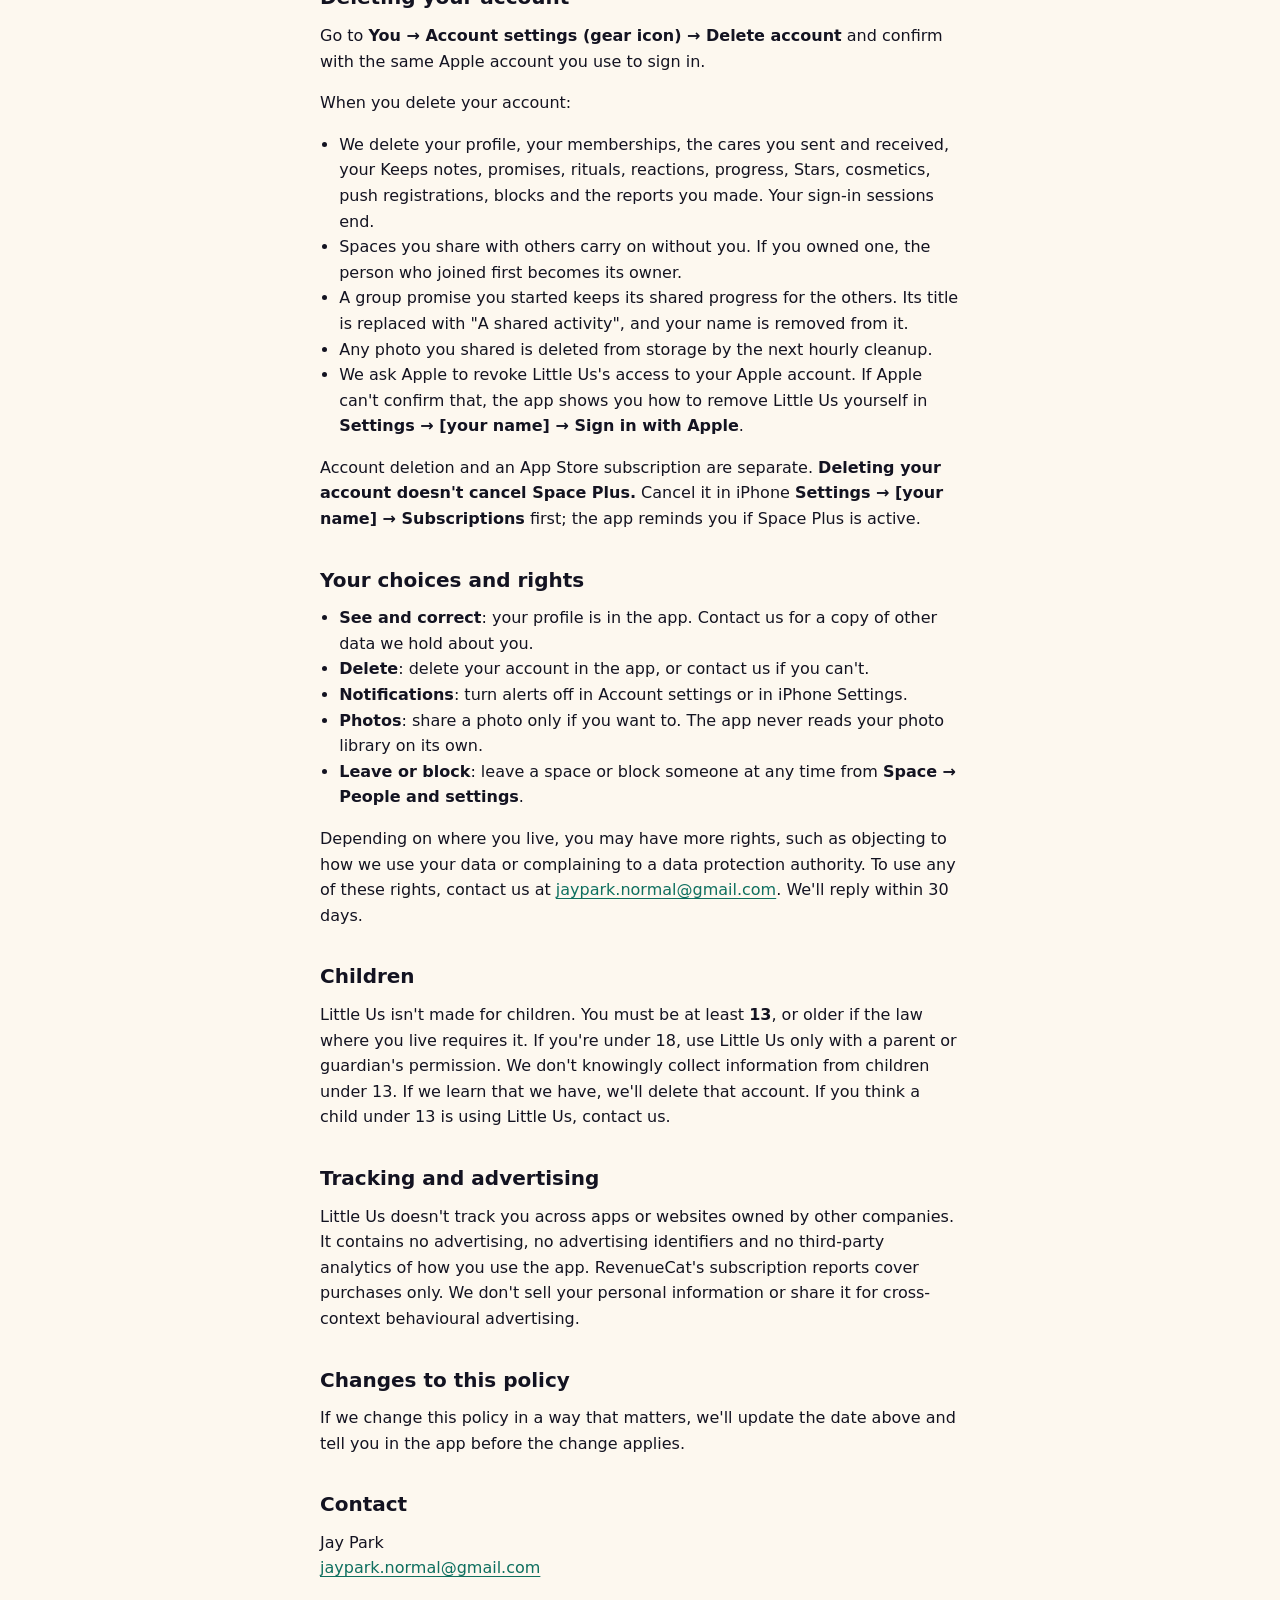
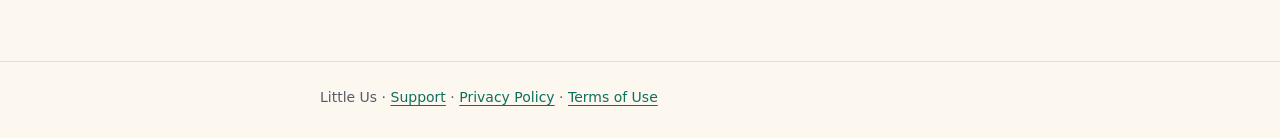
==== commit 1ac46eca: "Little Us privacy policy: describe RevenueCat subscription reports accurately Co-Authored-By: Claude" ====
--- a/little-us/privacy/index.html
+++ b/little-us/privacy/index.html
@@ -145,7 +145,7 @@
 </tr>
 </tbody>
 </table>
-<p>Stars have no cash value. Little Us has no analytics or advertising tools, and none of this is used for marketing.</p>
+<p>Stars have no cash value. Little Us has no advertising tools and doesn't analyse how you use the app, and none of this is used for marketing. The only reports we receive are the subscription reports described under Space Plus.</p>
 <h3>Notifications (only if you turn on alerts)</h3>
 <p>If you turn on care alerts, Little Us stores your iPhone's <strong>push token</strong> (an address Apple gives us for sending notifications to this iPhone) and links it to your signed-in session. We also store the app's build number, so an alert is worded in a way your version of the app can show.</p>
 <p>Alerts go through Apple Push Notification service. A new-care alert says only "You have a new little care." Reaction, "thinking of you" and response alerts include the other person's <strong>display name</strong>, for example "Sam is thinking of you" or "Sam finished your care 💛". No alert includes a care's title, a promise's title or a note's words.</p>
@@ -156,7 +156,7 @@
 <li>which plan you bought, its purchase, trial, renewal and expiry dates, its transaction identifiers, and the App Store country and currency;</li>
 <li>whether the subscription is active, in a trial, in a billing grace period, cancelled or refunded.</li>
 </ul>
-<p>We use this only to turn Space Plus on and off for you and the rooms it covers. People in your rooms can see that a room has Space Plus; they aren't told who pays.</p>
+<p>We use this to turn Space Plus on and off for you and the rooms it covers. RevenueCat also uses it to give us subscription reports, such as how many trials started or renewed. Those reports never include anything you share in Little Us. People in your rooms can see that a room has Space Plus; they aren't told who pays.</p>
 <h3>Safety</h3>
 <table>
 <thead>
@@ -321,7 +321,7 @@
 <h2>Children</h2>
 <p>Little Us isn't made for children. You must be at least <strong>13</strong>, or older if the law where you live requires it. If you're under 18, use Little Us only with a parent or guardian's permission. We don't knowingly collect information from children under 13. If we learn that we have, we'll delete that account. If you think a child under 13 is using Little Us, contact us.</p>
 <h2>Tracking and advertising</h2>
-<p>Little Us doesn't track you across apps or websites owned by other companies. It contains no advertising, no advertising identifiers and no third-party analytics. We don't sell your personal information or share it for cross-context behavioural advertising.</p>
+<p>Little Us doesn't track you across apps or websites owned by other companies. It contains no advertising, no advertising identifiers and no third-party analytics of how you use the app. RevenueCat's subscription reports cover purchases only. We don't sell your personal information or share it for cross-context behavioural advertising.</p>
 <h2>Changes to this policy</h2>
 <p>If we change this policy in a way that matters, we'll update the date above and tell you in the app before the change applies.</p>
 <h2>Contact</h2>
